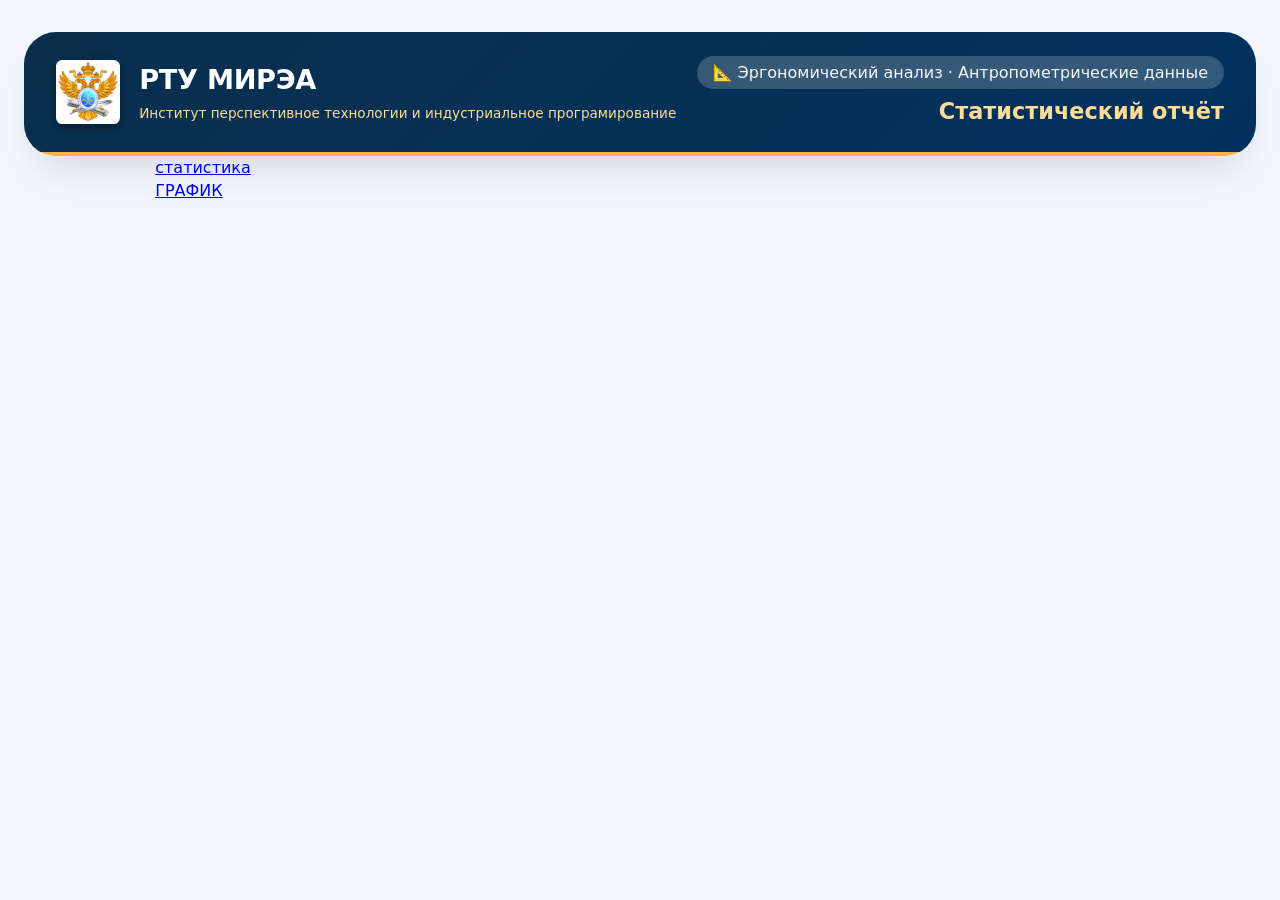
==== graphics.html @ 11187a18 "Create graphics.html" ====
<!DOCTYPE html>
<html lang="en">
<head>
    <meta charset="UTF-8">
    <meta name="viewport" content="width=device-width, initial-scale=1.0">
    <title>Document</title>
    <link rel="stylesheet" href="./style.css">
    <link rel="stylesheet" href="./style__graphics.css">

</head>
<body>
    <div class="container">
        <div class="header">
            <div class="logo-area">
                <div class="mirea-logo-svg">
                    <div class="mirea-logo-svg">
                        <img class="mirea-logo-jpg" src="./MIREA_Gerb_Colour.jpg" alt="тут должно быть герб РТУ МИРЭА" style="height: 64px; width: 64px; border-radius: 10%;">
                    </div>
                </div>
                <div class="logo-text">
                    <h1>РТУ МИРЭА</h1>
                    <p>Институт перспективное технологии и индустриальное програмирование</p>
                </div>
            </div>
            <div class="title-right">
                <div class="subject">📐 Эргономический анализ · Антропометрические данные</div>
                <h2>Статистический отчёт</h2>
            </div>
        </div>
    </div>
    <div class="main__section">
        <div class="main__header__link">
            <a href="./index.html" class="link_a">статистика</a>
        </div>
        <div class="main__header__link">
            <a href="./graphics.html" class="link_a">ГРАФИК</a>
        </div>
    </div>
    <div id="charts-container"></div>
    <script src="./main_graphics.js" defer ></script>
</body>
</html>
---- style.css ----
* {
    margin: 0;
    padding: 0;
    box-sizing: border-box;
}

body {
    font-family: 'Inter', system-ui, 'Segoe UI', Roboto, 'Helvetica Neue', sans-serif;
    background: #f4f8fe;
    color: #1a2c3e;
    line-height: 1.45;
    padding: 2rem 1.5rem;
}

.container {
    
    max-width: 1500px;
    margin: 0 auto;
    background: white;
    border-radius: 2rem;
    box-shadow: 0 25px 45px -12px rgba(0, 0, 0, 0.12);
    overflow: hidden;
    transition: all 0.2s;
}

/* шапка с логотипом */
.header {
    background: linear-gradient(135deg, #0a2f4d 0%, #00315e 100%);
    padding: 1.5rem 2rem;
    /*width: 96.9%;*/
    display: flex;
    flex-wrap: wrap;
    justify-content: space-between;
    align-items: center;
    gap: 1rem;
    border-bottom: 4px solid #ffb347;
    z-index: 1;
}

.logo-area {
    display: flex;
    align-items: center;
    gap: 1.2rem;
    flex-wrap: wrap;
}

.mirea-logo-svg {
    width: 64px;
    height: 64px;
    filter: drop-shadow(0 2px 5px rgba(0,0,0,0.2));
}

.logo-text h1 {
    font-size: 1.7rem;
    font-weight: 700;
    letter-spacing: -0.3px;
    color: white;
}
.logo-text p {
    font-size: 0.85rem;
    color: #ffdd99;
    font-weight: 500;
    margin-top: 4px;
}
.title-right {
    text-align: right;
}

.title-right .subject {
    font-size: 1rem;
    font-weight: 500;
    background: rgba(255,255,245,0.2);
    padding: 0.3rem 1rem;
    border-radius: 40px;
    backdrop-filter: blur(4px);
    color: #f8f9fa;
}
.title-right h2 {
    font-size: 1.4rem;
    font-weight: 600;
    color: #ffdd99;
    margin-top: 0.4rem;
}
.main__section {
  width: 80%;
  margin: 0 auto;
  max-width: 1200px; /* Ограничение максимальной ширины */
}

/* Базовые стили для всех ссылок в шапке */
.main__header a {
  text-decoration: none;
  text-transform: uppercase;
  font-style: italic;
  font-family: 'Times New Roman', serif; /* Добавлен запасной шрифт */
  padding: 1rem;
  display: flex;
  align-items: center;
  justify-content: center;
  text-align: center;
}

/* Конкретные стили для ссылок основного меню */
.main__header__link {
  width: clamp(120px, 15%, 180px); /* Адаптивная ширина */
  margin: 0 0.5rem; /* Горизонтальные отступы */
}

/* Стили для дополнительных ссылок */
.main__header .link_a {
  width: clamp(80px, 10%, 120px);
  margin: 0.5rem;
}

.report-info {
    background: #eef3fc;
    padding: 1rem 2rem;
    border-bottom: 1px solid #dce5f0;
    font-size: 0.9rem;
    color: #1e4663;
    display: flex;
    flex-wrap: wrap;
    justify-content: space-between;
    align-items: baseline;
    gap: 1rem;
}
.badge {
    background: #003d7c;
    color: white;
    border-radius: 30px;
    padding: 0.2rem 1rem;
    font-size: 0.8rem;
    font-weight: 500;
}
.section-title {
    font-size: 1.5rem;
    font-weight: 600;
    margin: 0 0 0.5rem 0;
    padding: 1.5rem 2rem 0 2rem;
    color: #0a2b42;
    display: flex;
    align-items: center;
    gap: 12px;
}
.table-wrapper {
    overflow-x: auto;
    margin: 0 2rem 2rem 2rem;
    border-radius: 20px;
    border: 1px solid #e2edf7;
    background: white;
    box-shadow: 0 1px 3px rgba(0,0,0,0.02);
}
.stats-table {
    width: 100%;
    border-collapse: collapse;
    font-size: 0.9rem;
    min-width: 750px;
}
.stats-table th {
    background: #f0f6fe;
    color: #0b3552;
    font-weight: 600;
    padding: 1rem 1rem;
    text-align: left;
    border-bottom: 2px solid #cddfed;
}
.stats-table td {
    padding: 0.85rem 1rem;
    border-bottom: 1px solid #e9eff5;
    vertical-align: middle;
}
.stats-table tr:hover td {
    background-color: #fafcff;
}
.param-name {
    font-weight: 600;
    color: #003d7c;
}
.mode-cell {
    font-family: 'JetBrains Mono', monospace;
    font-weight: 500;
    background: #fef5e8;
    border-radius: 24px;
    padding: 0.2rem 0.7rem;
    display: inline-block;
}
.numeric {
    font-family: 'JetBrains Mono', monospace;
    font-weight: 500;
}
.no-mode {
    background: #fff1e0;
    color: #b45f06;
    font-style: italic;
}

.prob-grid {
    display: grid;
    grid-template-columns: repeat(auto-fill, minmax(360px, 1fr));
    gap: 1.8rem;
    padding: 0 2rem 2rem 2rem;
}
.prob-card {
    background: white;
    border-radius: 1.5rem;
    border: 1px solid #e4edf5;
    transition: all 0.2s;
    box-shadow: 0 5px 12px rgba(0,0,0,0.02);
    overflow: hidden;
}
.prob-card:hover {
    border-color: #cbdde9;
    box-shadow: 0 12px 22px -12px rgba(0, 61, 124, 0.15);
    transform: translateY(-2px);
}
.card-header {
    background: #f9fbfe;
    padding: 1rem 1.3rem;
    border-bottom: 1px solid #e9f0f5;
}
.card-header h3 {
    font-size: 1.1rem;
    font-weight: 600;
    color: #0b2b44;
    display: flex;
    align-items: center;
    gap: 0.5rem;
    flex-wrap: wrap;
}
.sample-size {
    font-size: 0.7rem;
    background: #e6f0fa;
    padding: 0.2rem 0.7rem;
    border-radius: 40px;
    font-weight: normal;
}
.prob-list {
    padding: 1rem 1.3rem 1.3rem;
    display: flex;
    flex-direction: column;
    gap: 1rem;
}
.prob-item {
    display: flex;
    flex-direction: column;
    gap: 6px;
}

.value-label {
    display: flex;
    justify-content: space-between;
    font-size: 0.85rem;
    font-weight: 500;
}
.value {
    font-family: monospace;
    background: #f2f5f9;
    padding: 0.2rem 0.6rem;
    border-radius: 20px;
}
.percent {
    color: #003d7c;
    font-weight: 600;
}
.progress-bar-bg {
    background: #e2e9f2;
    border-radius: 20px;
    height: 10px;
    overflow: hidden;
}
.progress-fill {
    background: linear-gradient(90deg, #2c7ab1, #0056a3);
    width: 0%;
    height: 100%;
    border-radius: 20px;
    transition: width 0.4s cubic-bezier(0.2, 0.9, 0.4, 1.1);
}

footer {
    background: #f8fafd;
    border-top: 1px solid #e2edf7;
    padding: 1.2rem 2rem;
    text-align: center;
    font-size: 0.75rem;
    color: #5b7a9a;
}
@media (max-width: 750px) {
    body {
        padding: 1rem;
    }
    .header {
        flex-direction: column;
        text-align: center;
    }
    .title-right {
        text-align: center;
    }
    .section-title {
        padding: 1rem 1.2rem 0 1.2rem;
    }
    .table-wrapper {
        margin: 0 1rem 1.5rem 1rem;
    }
    .prob-grid {
        padding: 0 1rem 1.5rem 1rem;
    }
}
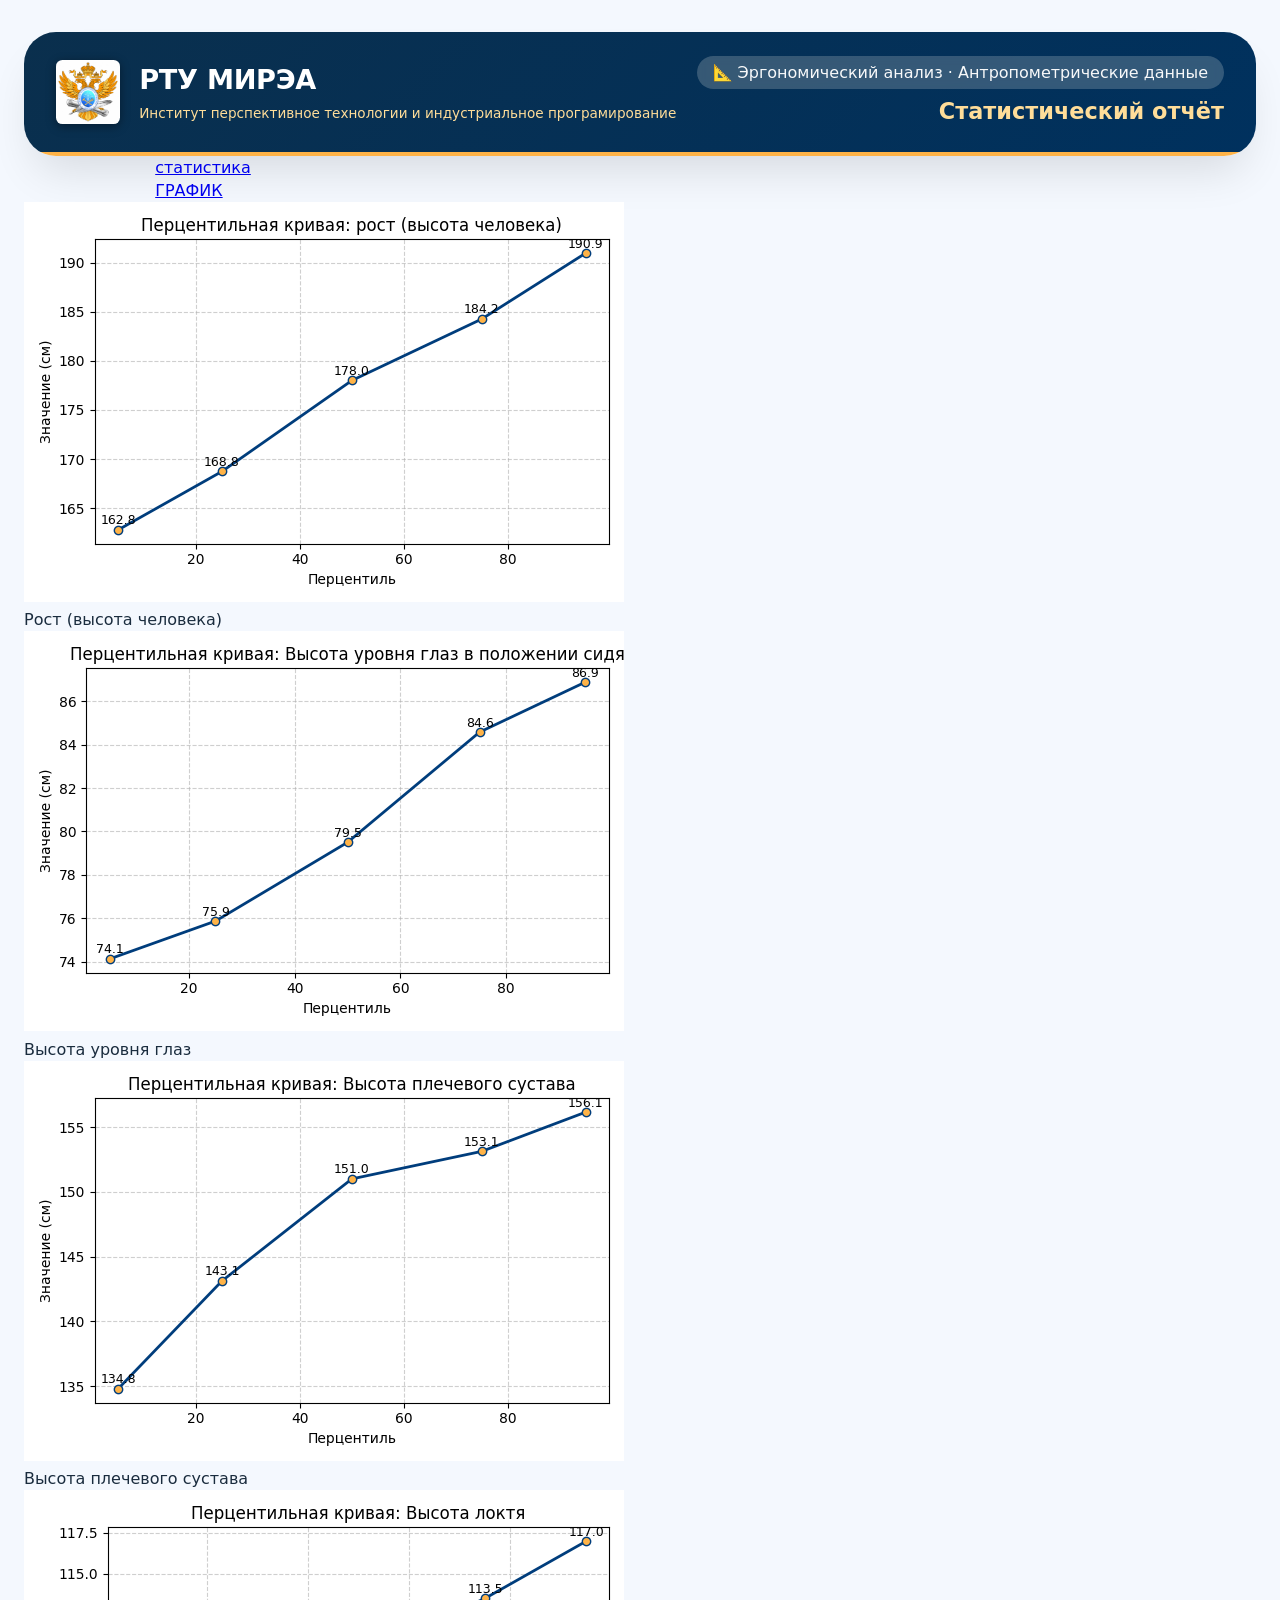
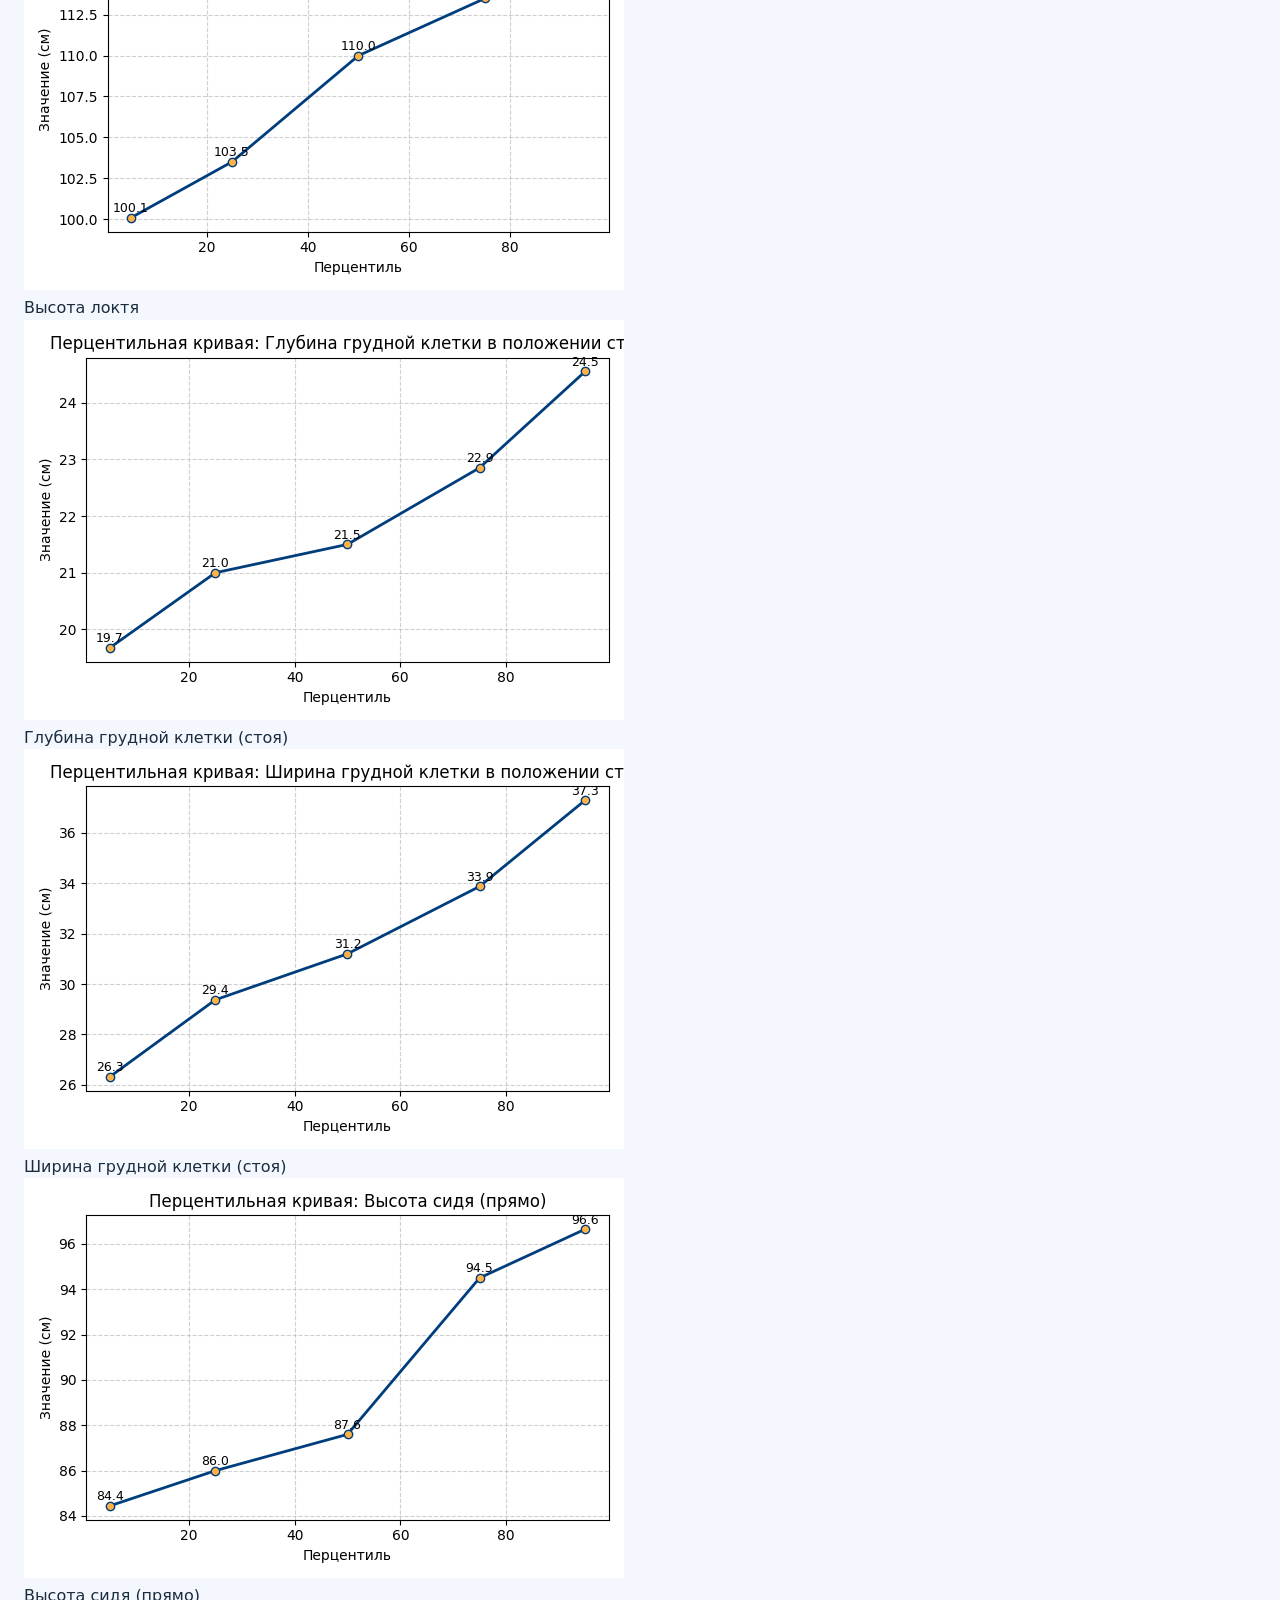
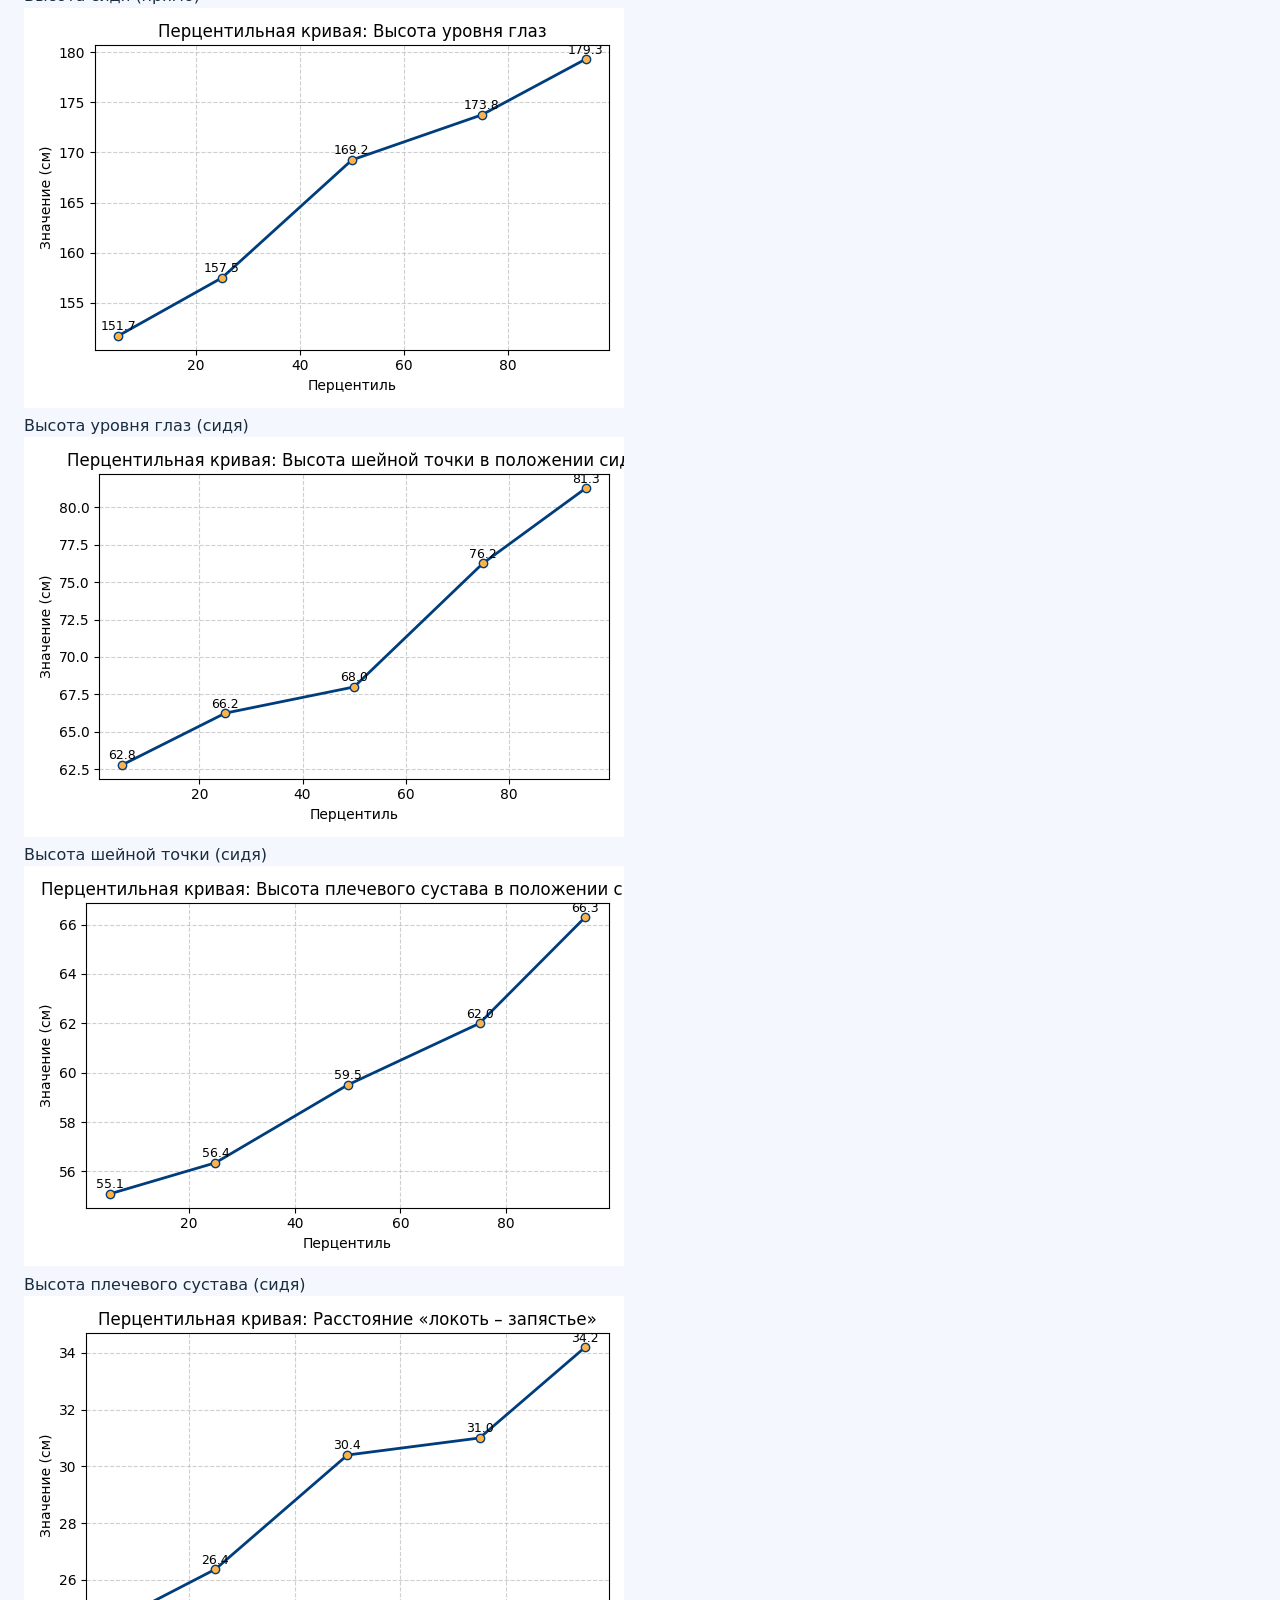
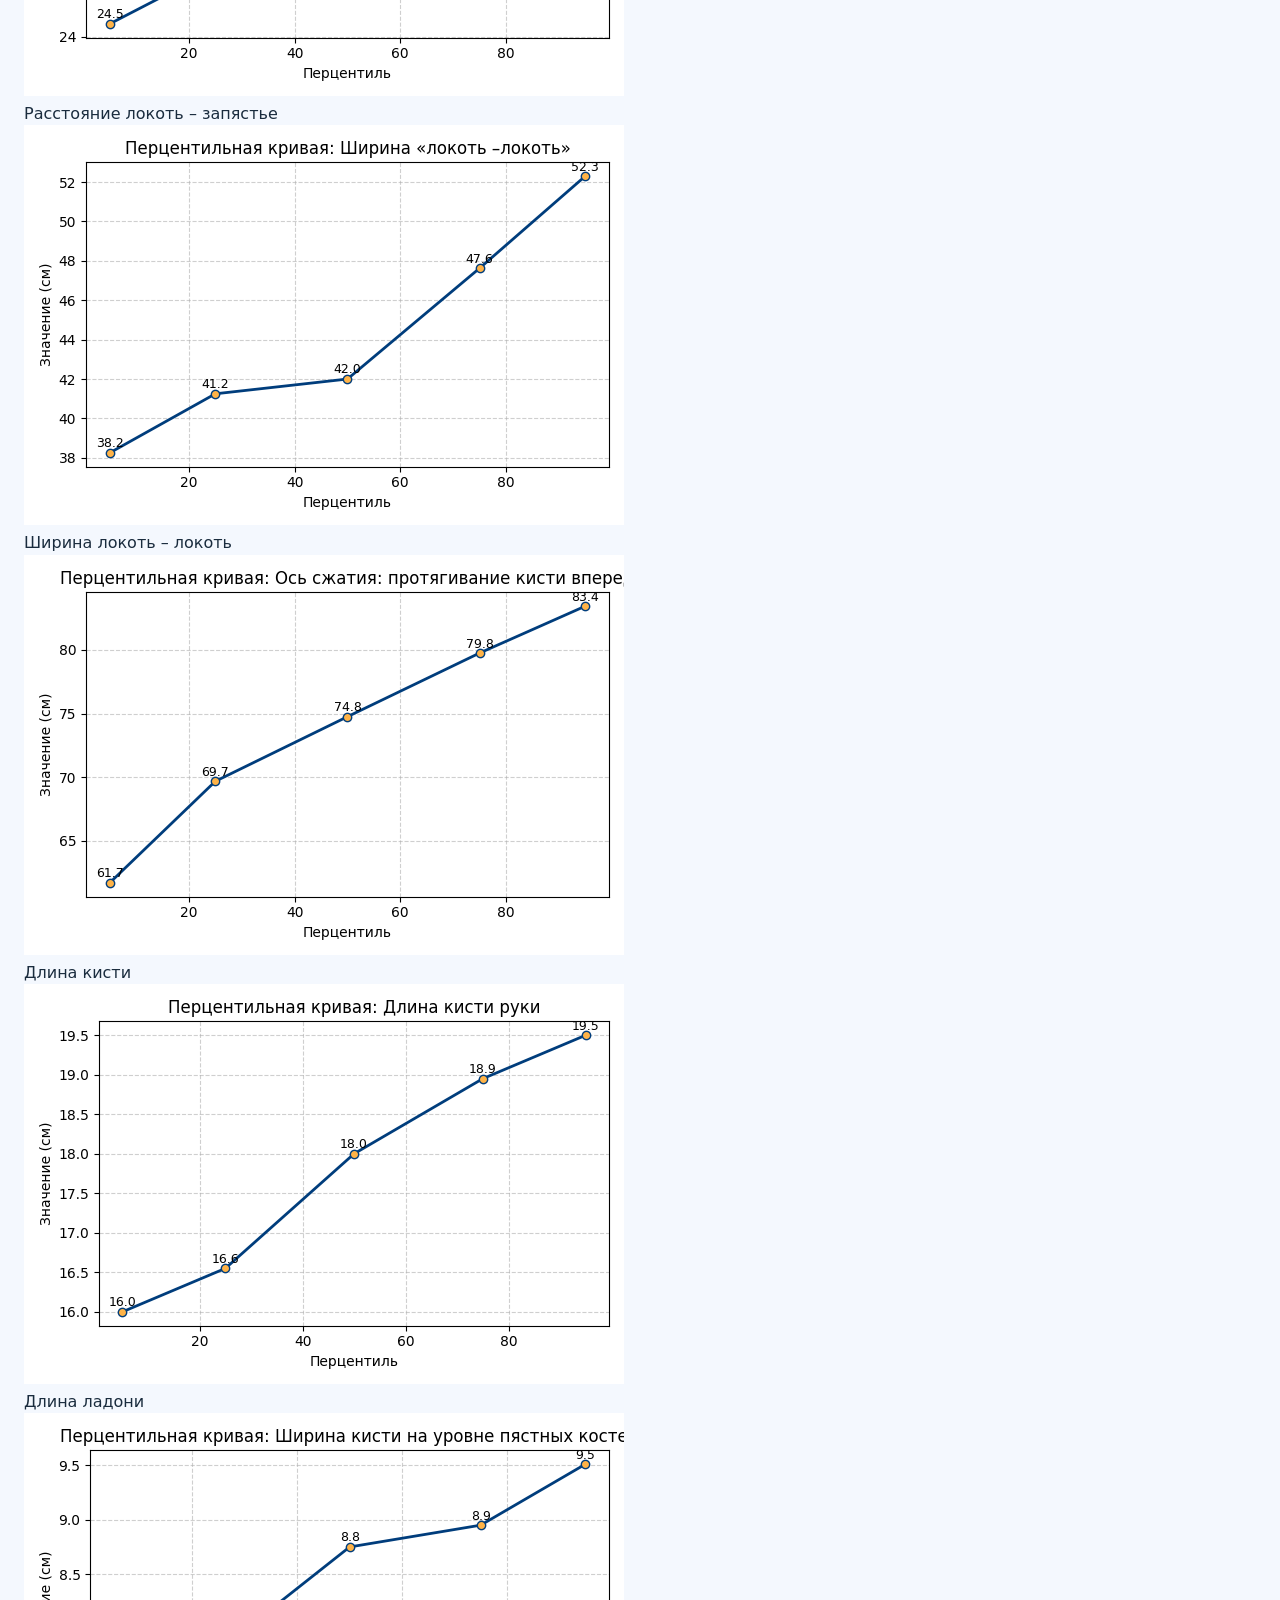
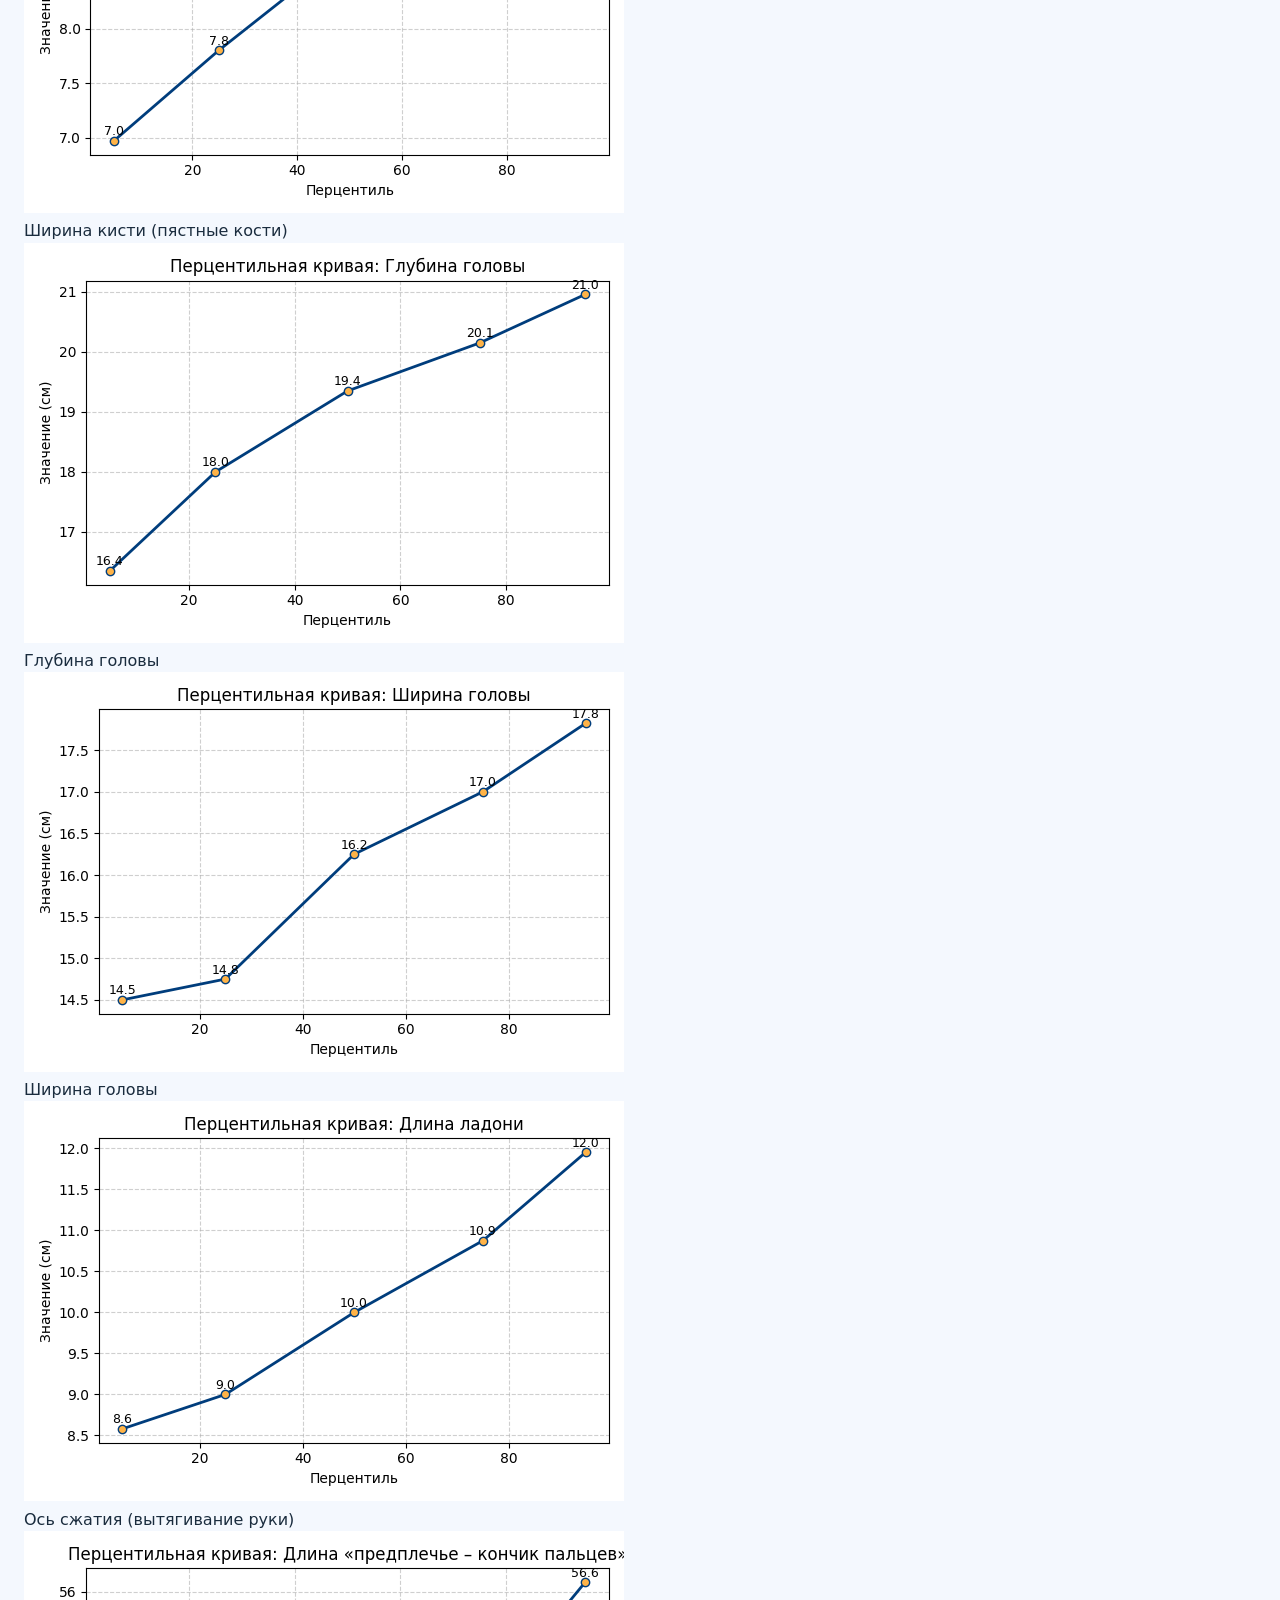
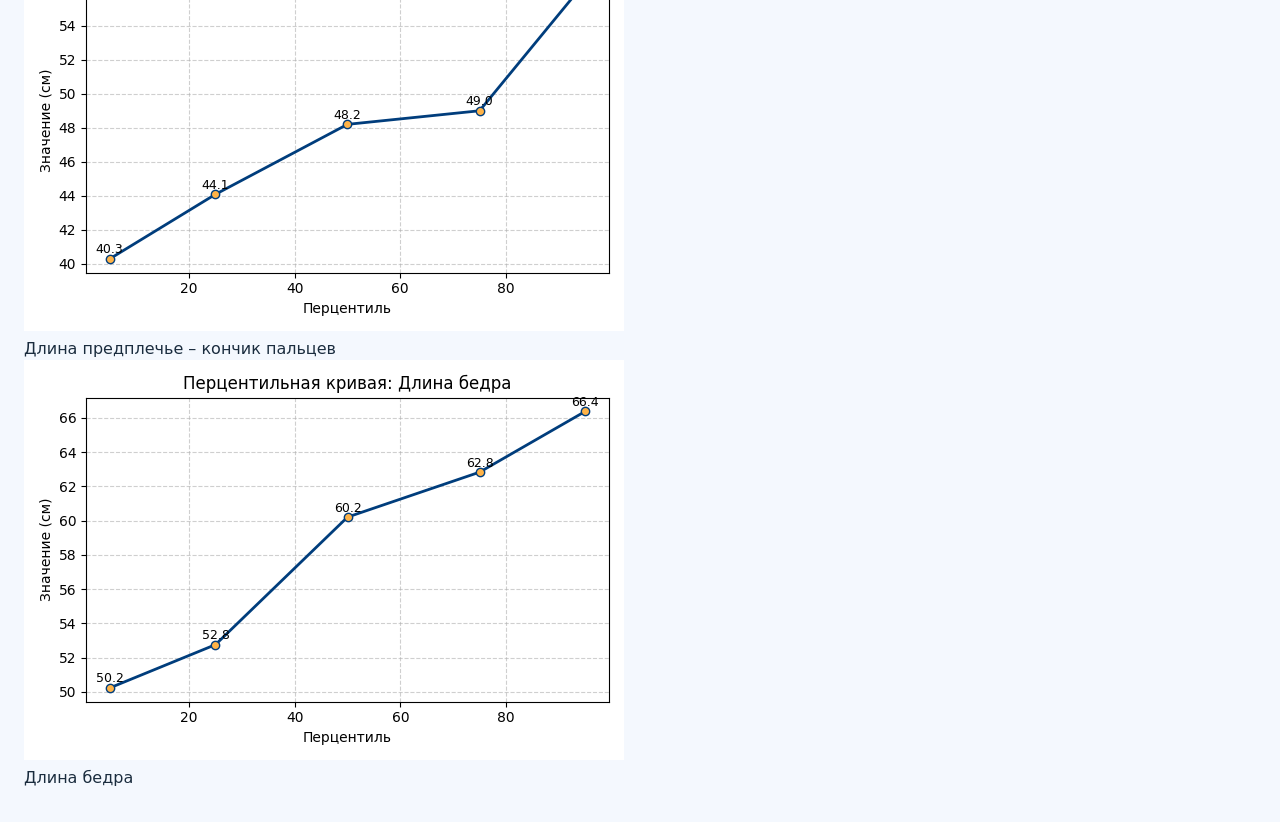
==== commit 9e60e6a5: "Update graphics.html" ====
--- a/graphics.html
+++ b/graphics.html
@@ -30,7 +30,7 @@
     </div>
     <div class="main__section">
         <div class="main__header__link">
-            <a href="./index.html" class="link_a">статистика</a>
+            <a href="https://edgaravtuxovich040405.github.io/statics_report2/" class="link_a">статистика</a>
         </div>
         <div class="main__header__link">
             <a href="./graphics.html" class="link_a">ГРАФИК</a>
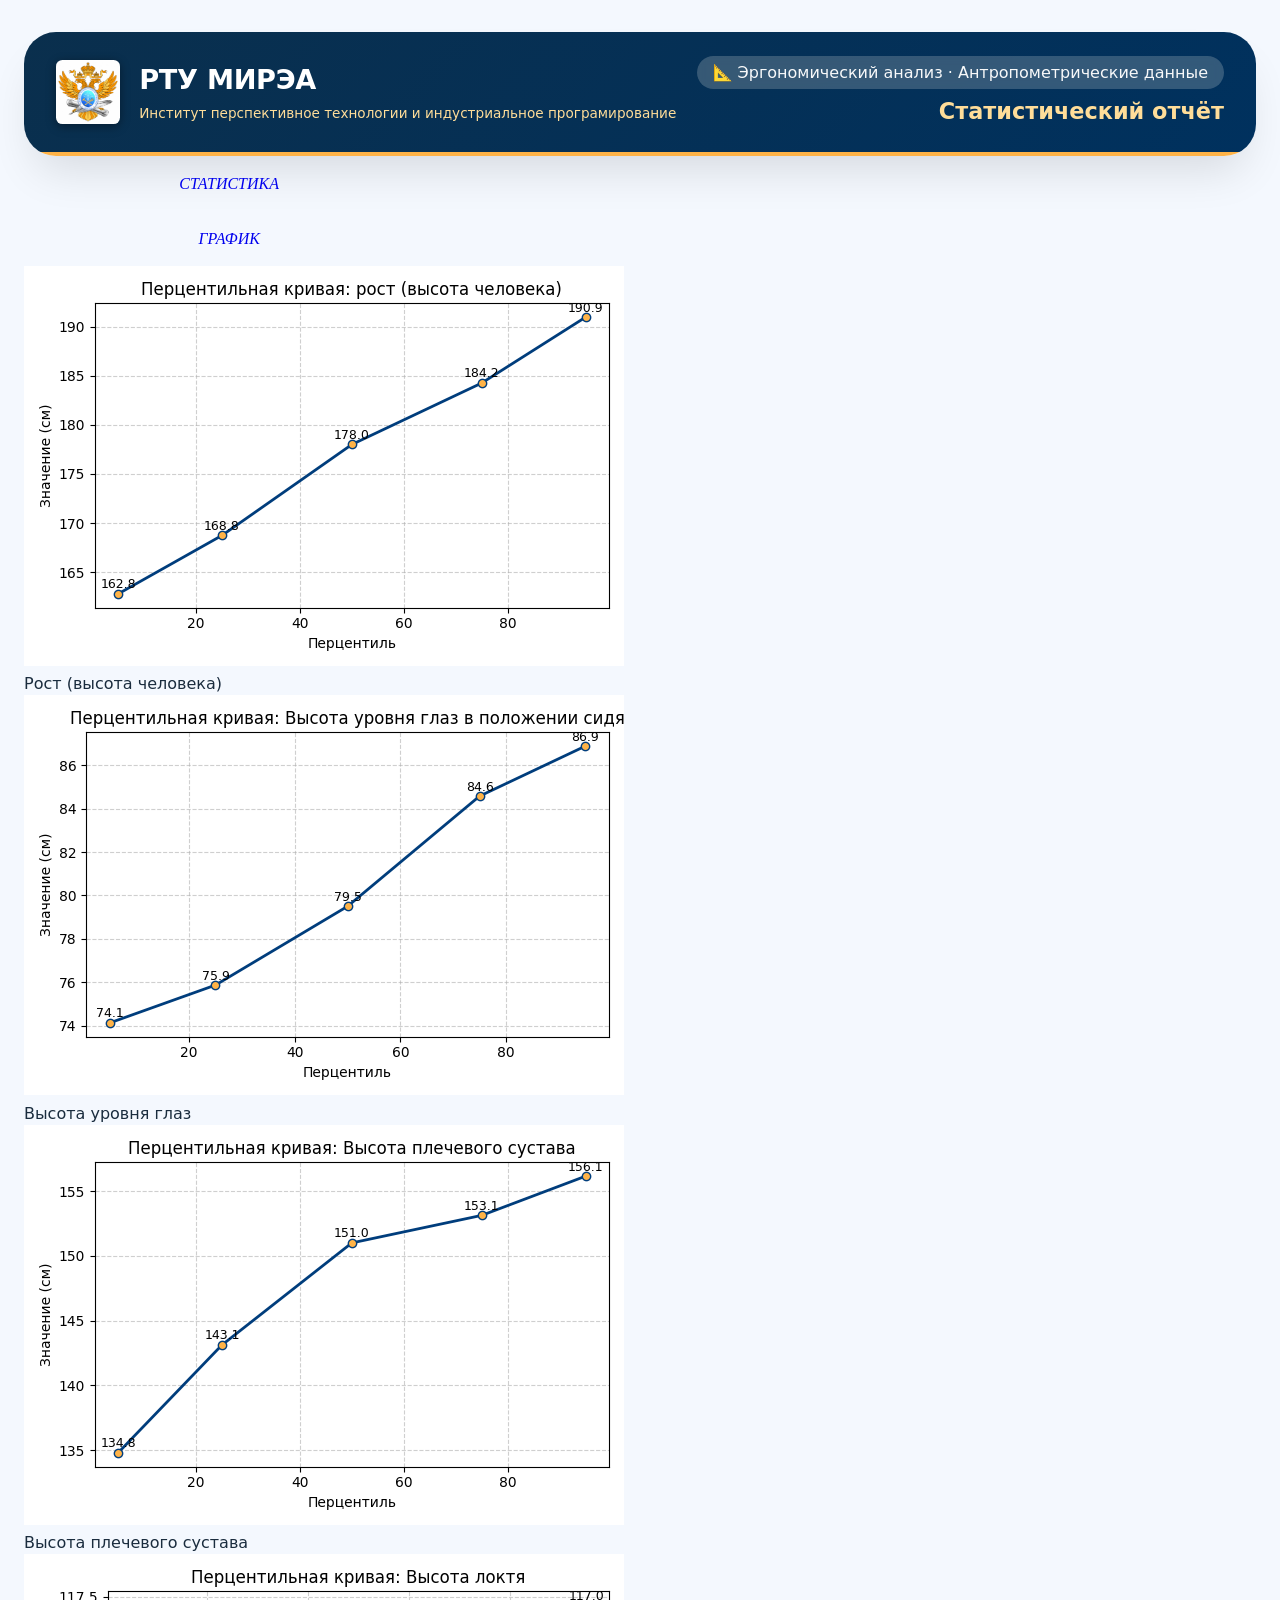
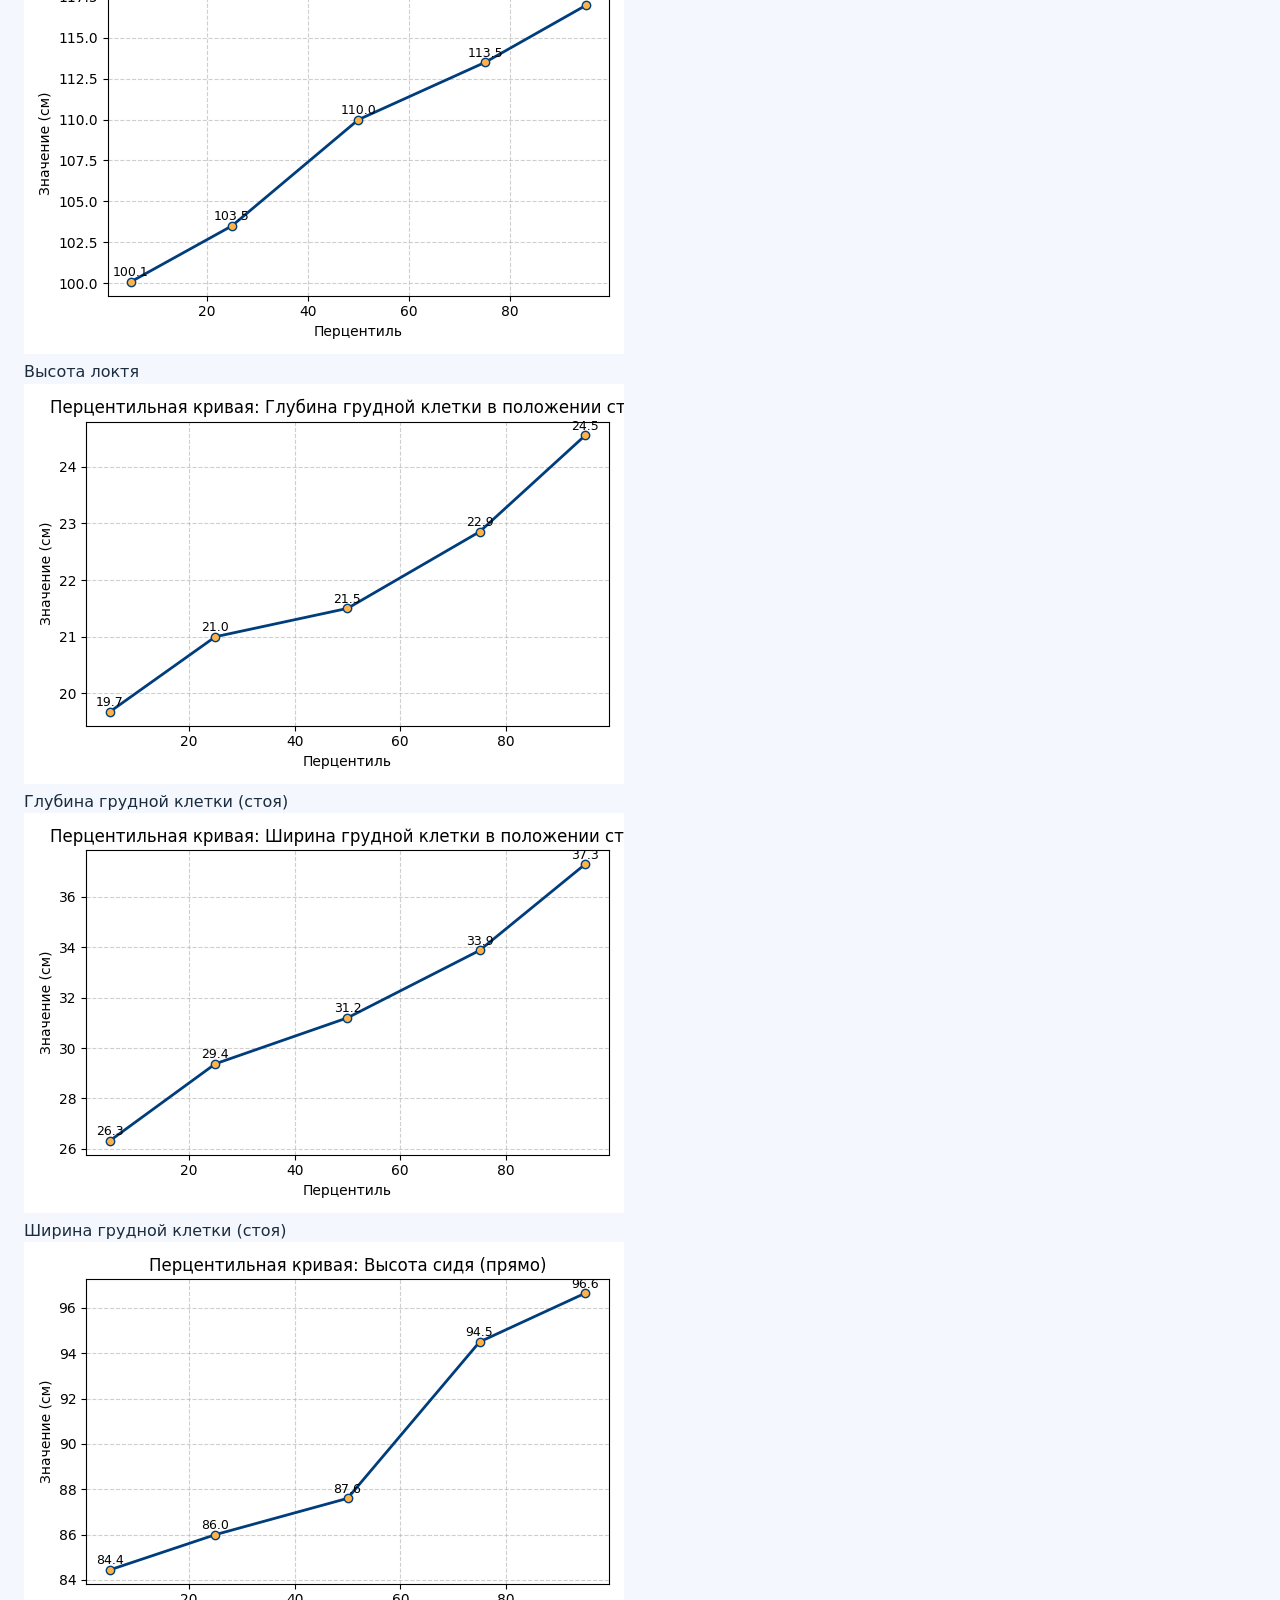
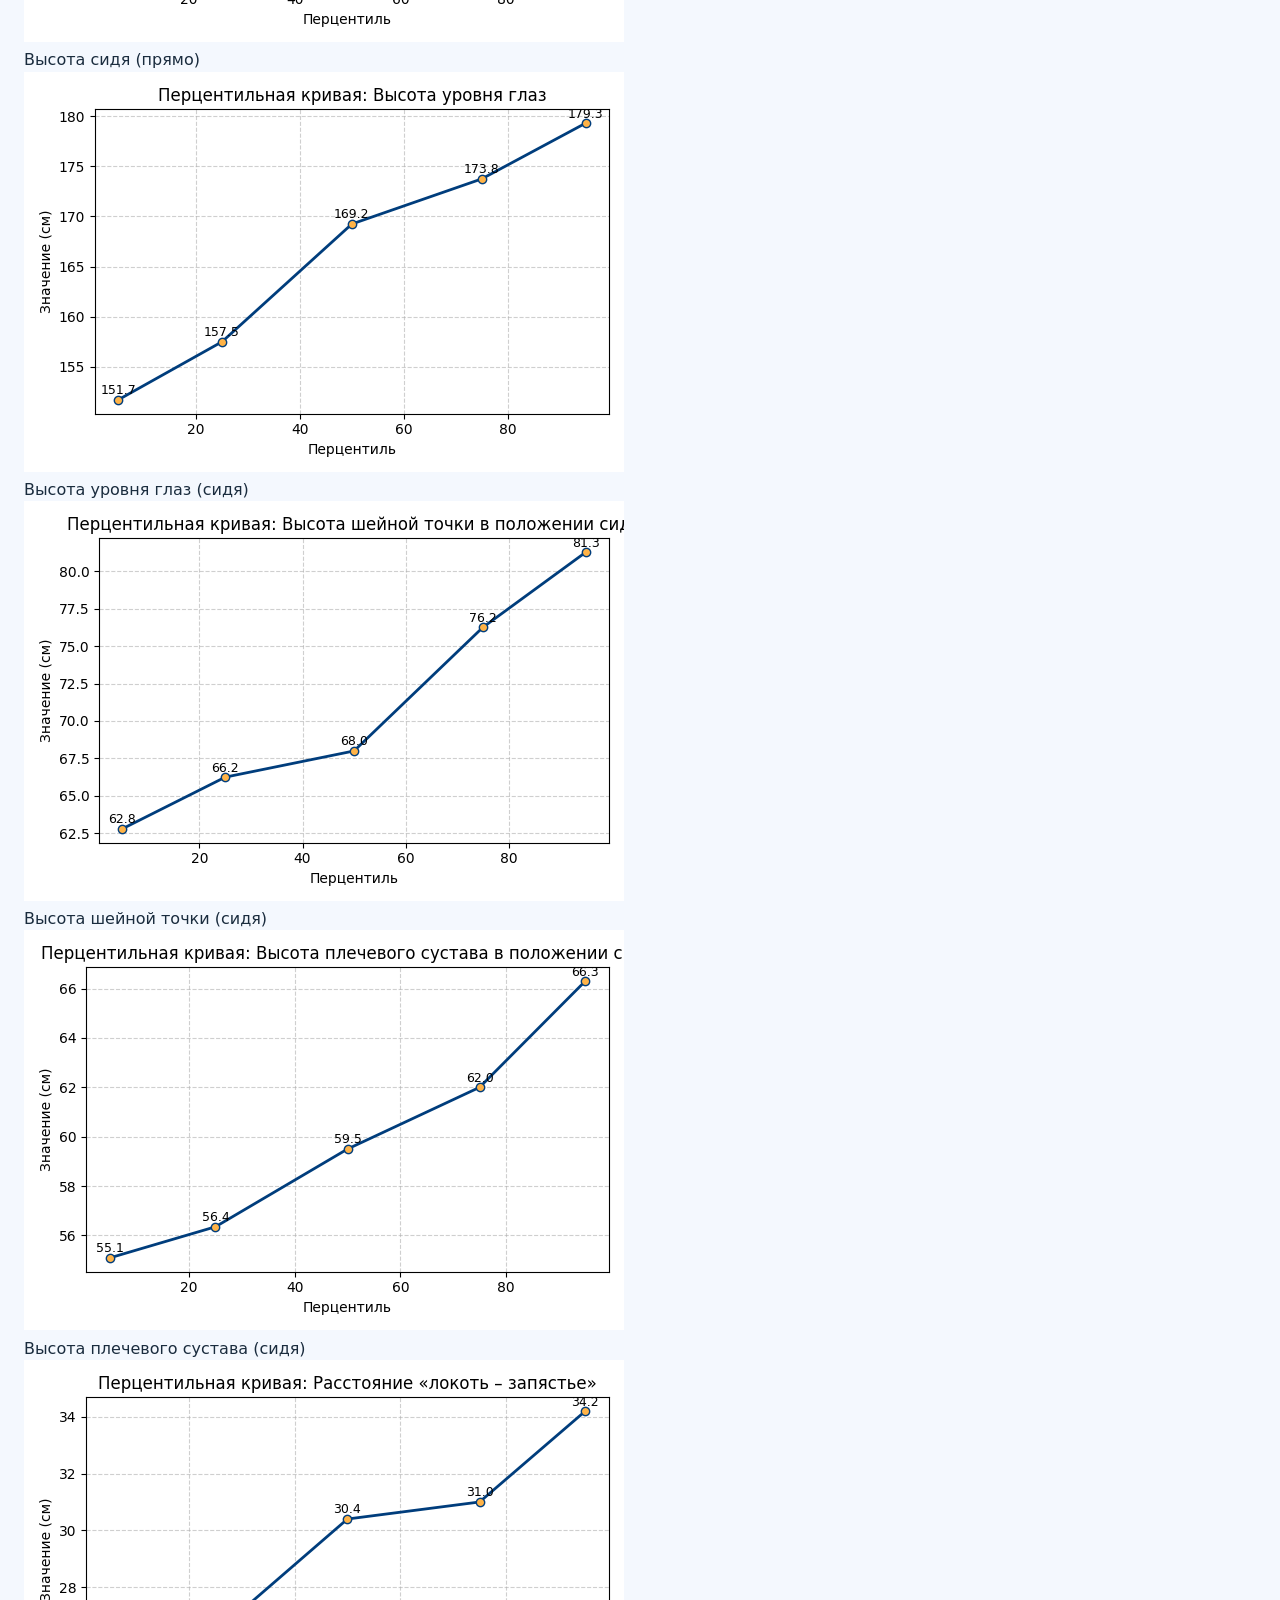
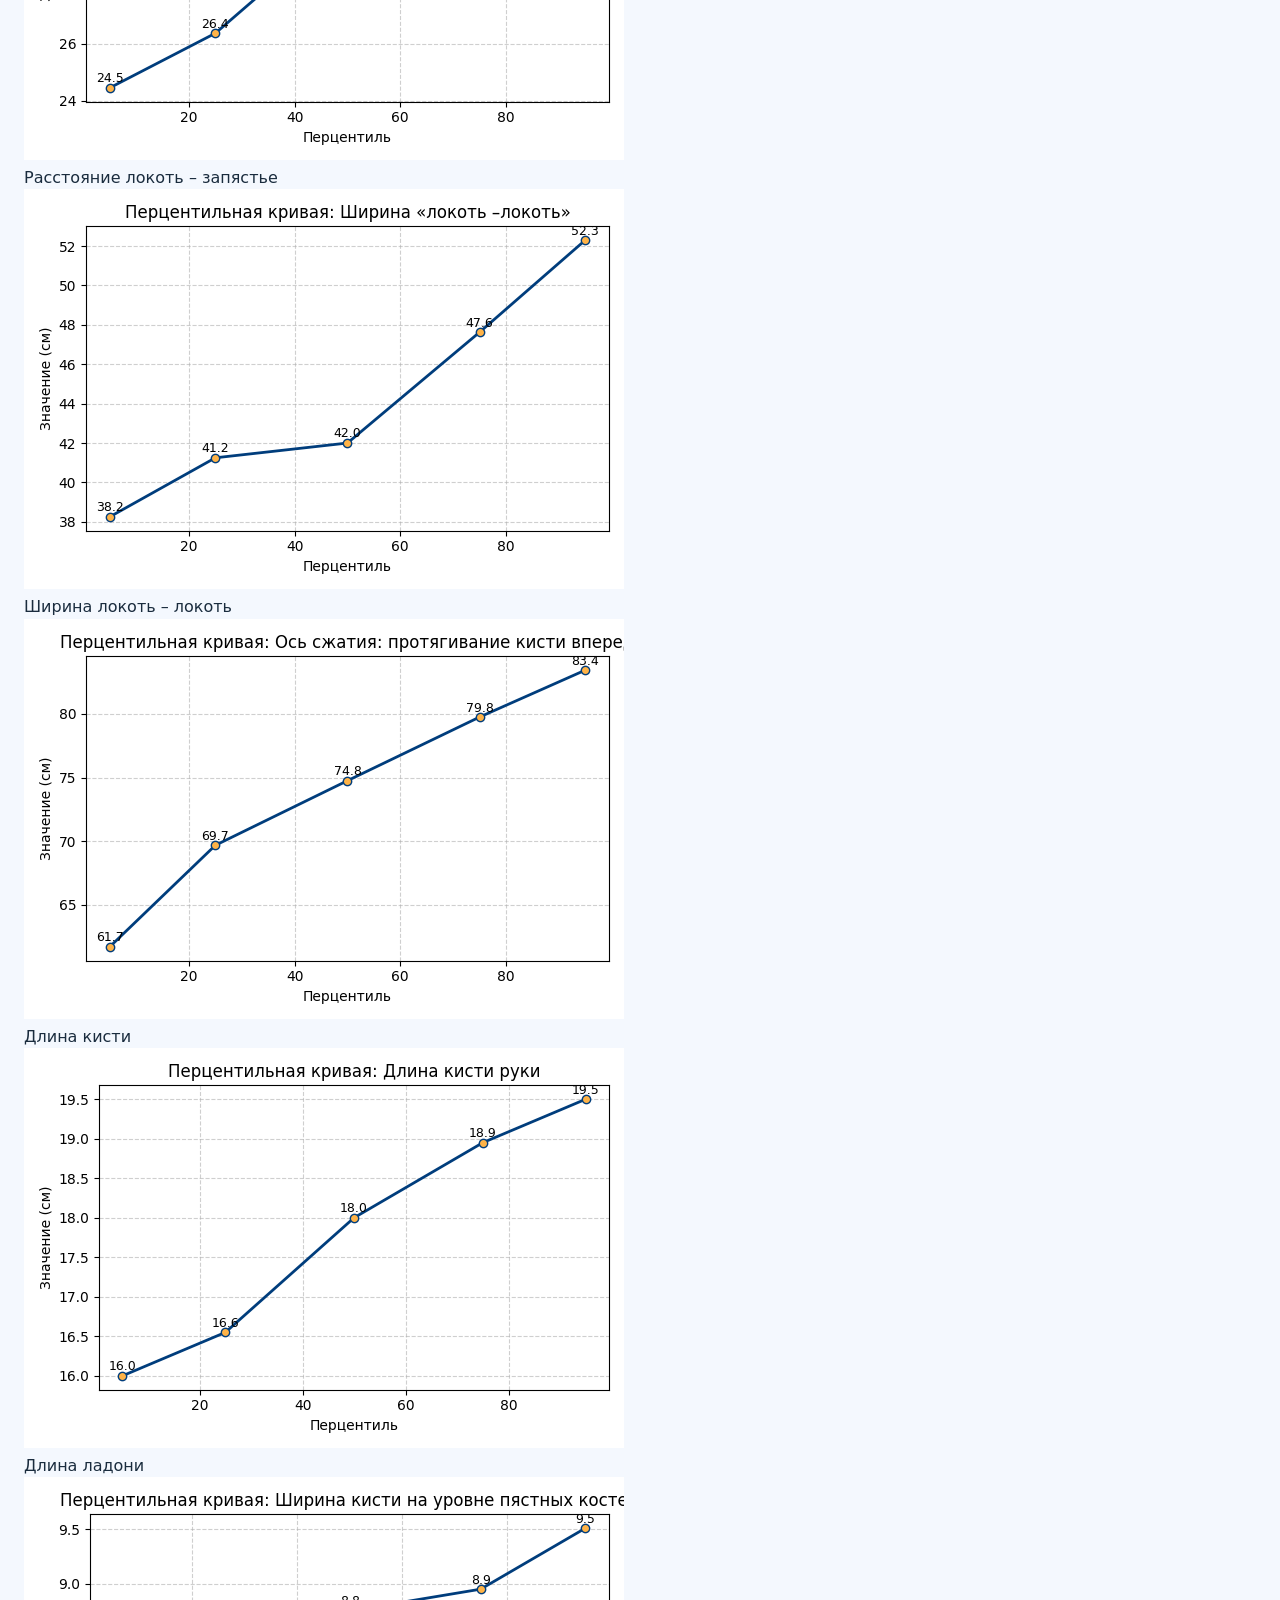
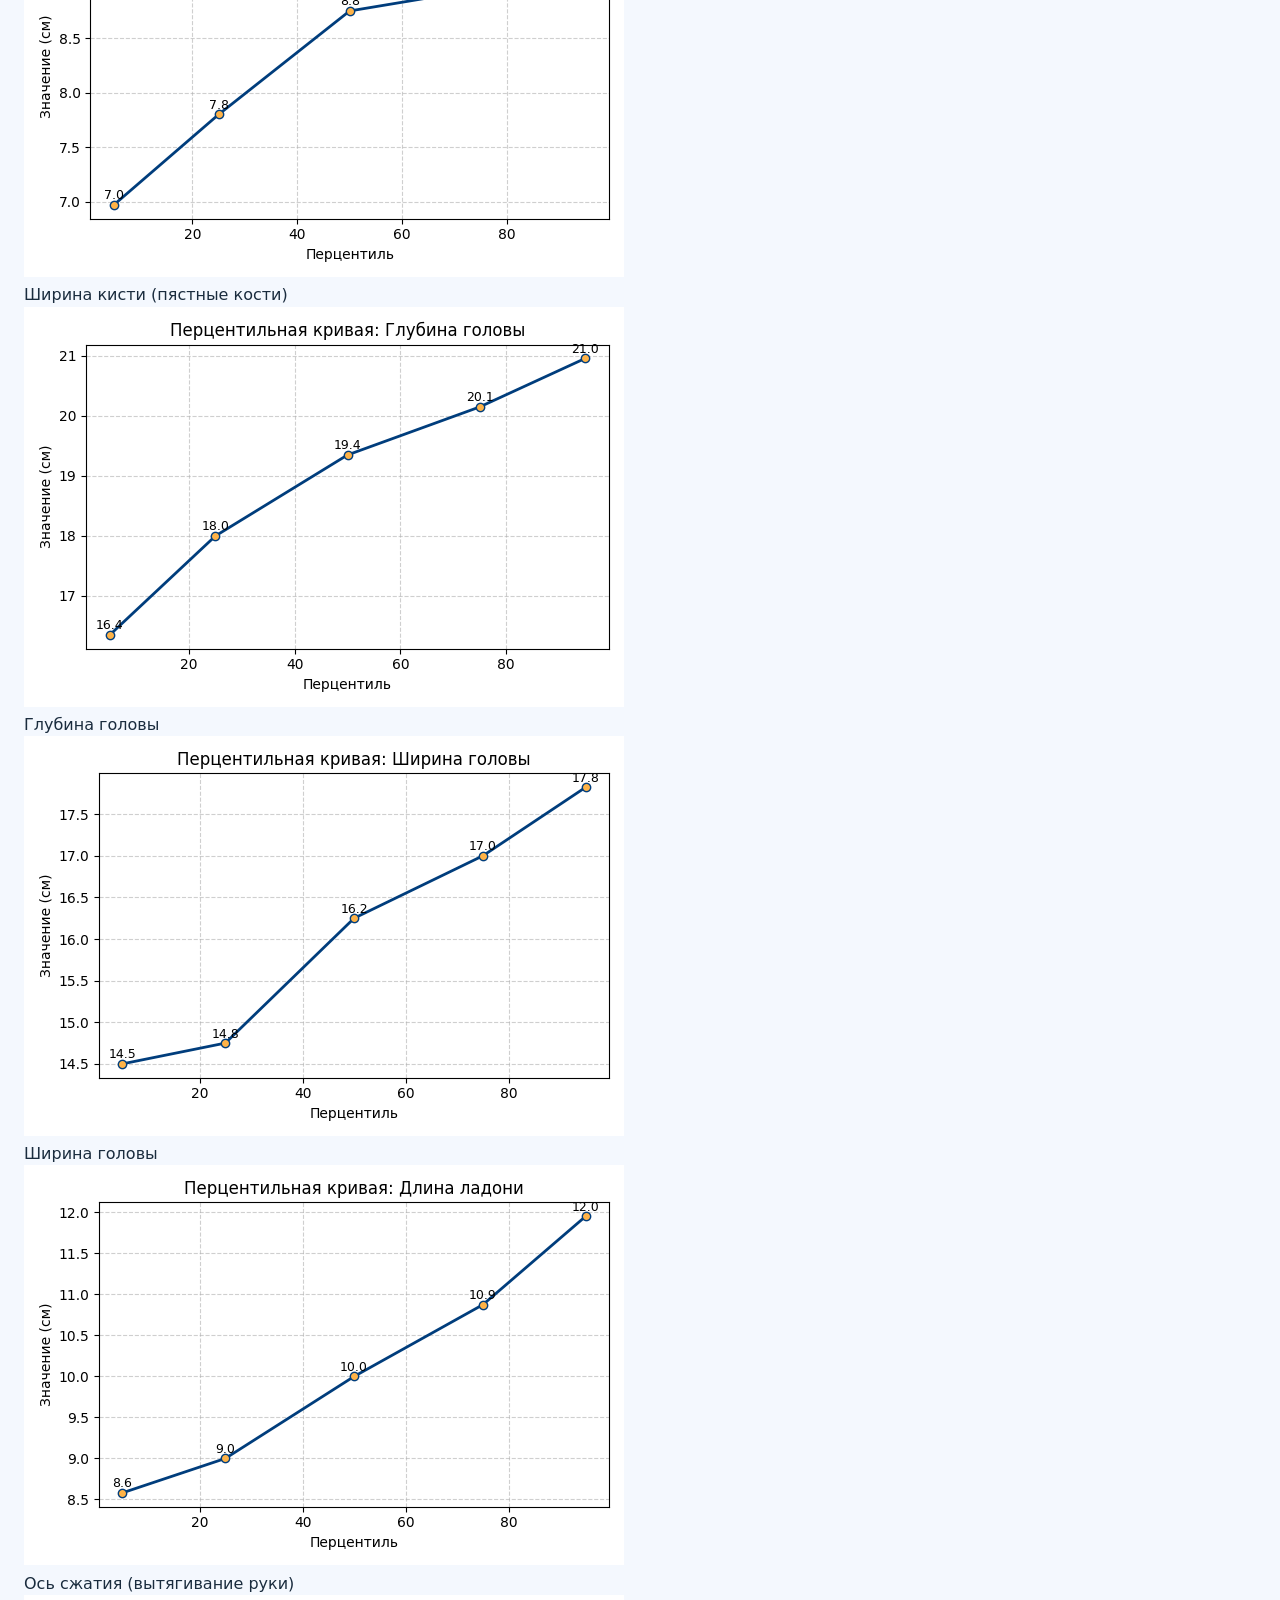
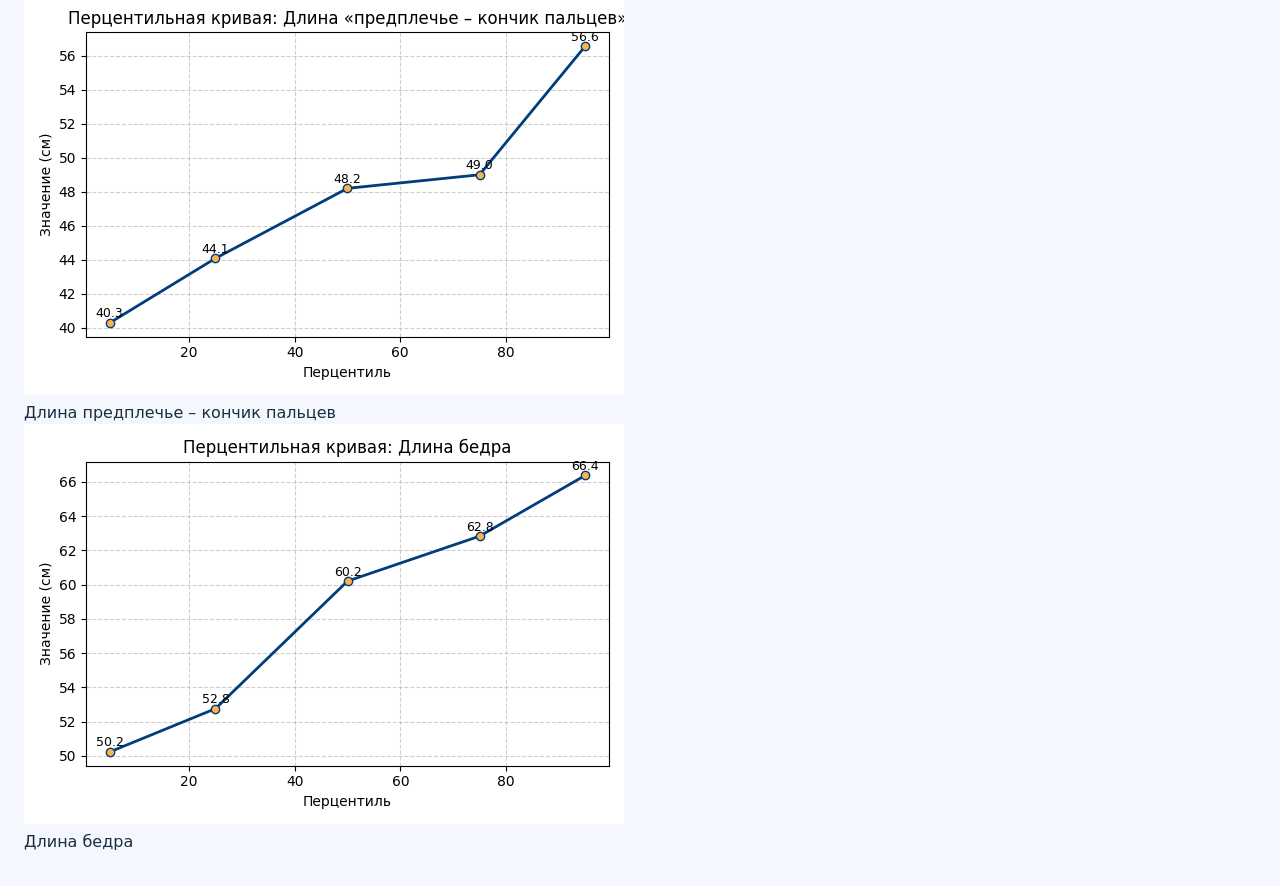
==== commit 2d5d844c: "Update graphics.html" ====
--- a/graphics.html
+++ b/graphics.html
@@ -29,12 +29,10 @@
         </div>
     </div>
     <div class="main__section">
-        <div class="main__header__link">
-            <a href="https://edgaravtuxovich040405.github.io/statics_report2/" class="link_a">статистика</a>
-        </div>
-        <div class="main__header__link">
-            <a href="./graphics.html" class="link_a">ГРАФИК</a>
-        </div>
+      <nav class="main__header">
+        <a href="https://edgaravtuxovich040405.github.io/statics_report2/" class="main__header__link">статистика</a>
+        <a href="./graphics.html" class="main__header__link">ГРАФИК</a>
+      </nav>
     </div>
     <div id="charts-container"></div>
     <script src="./main_graphics.js" defer ></script>
--- a/style.css
+++ b/style.css
@@ -112,6 +112,7 @@
   margin: 0.5rem;
 }
 
+
 .report-info {
     background: #eef3fc;
     padding: 1rem 2rem;
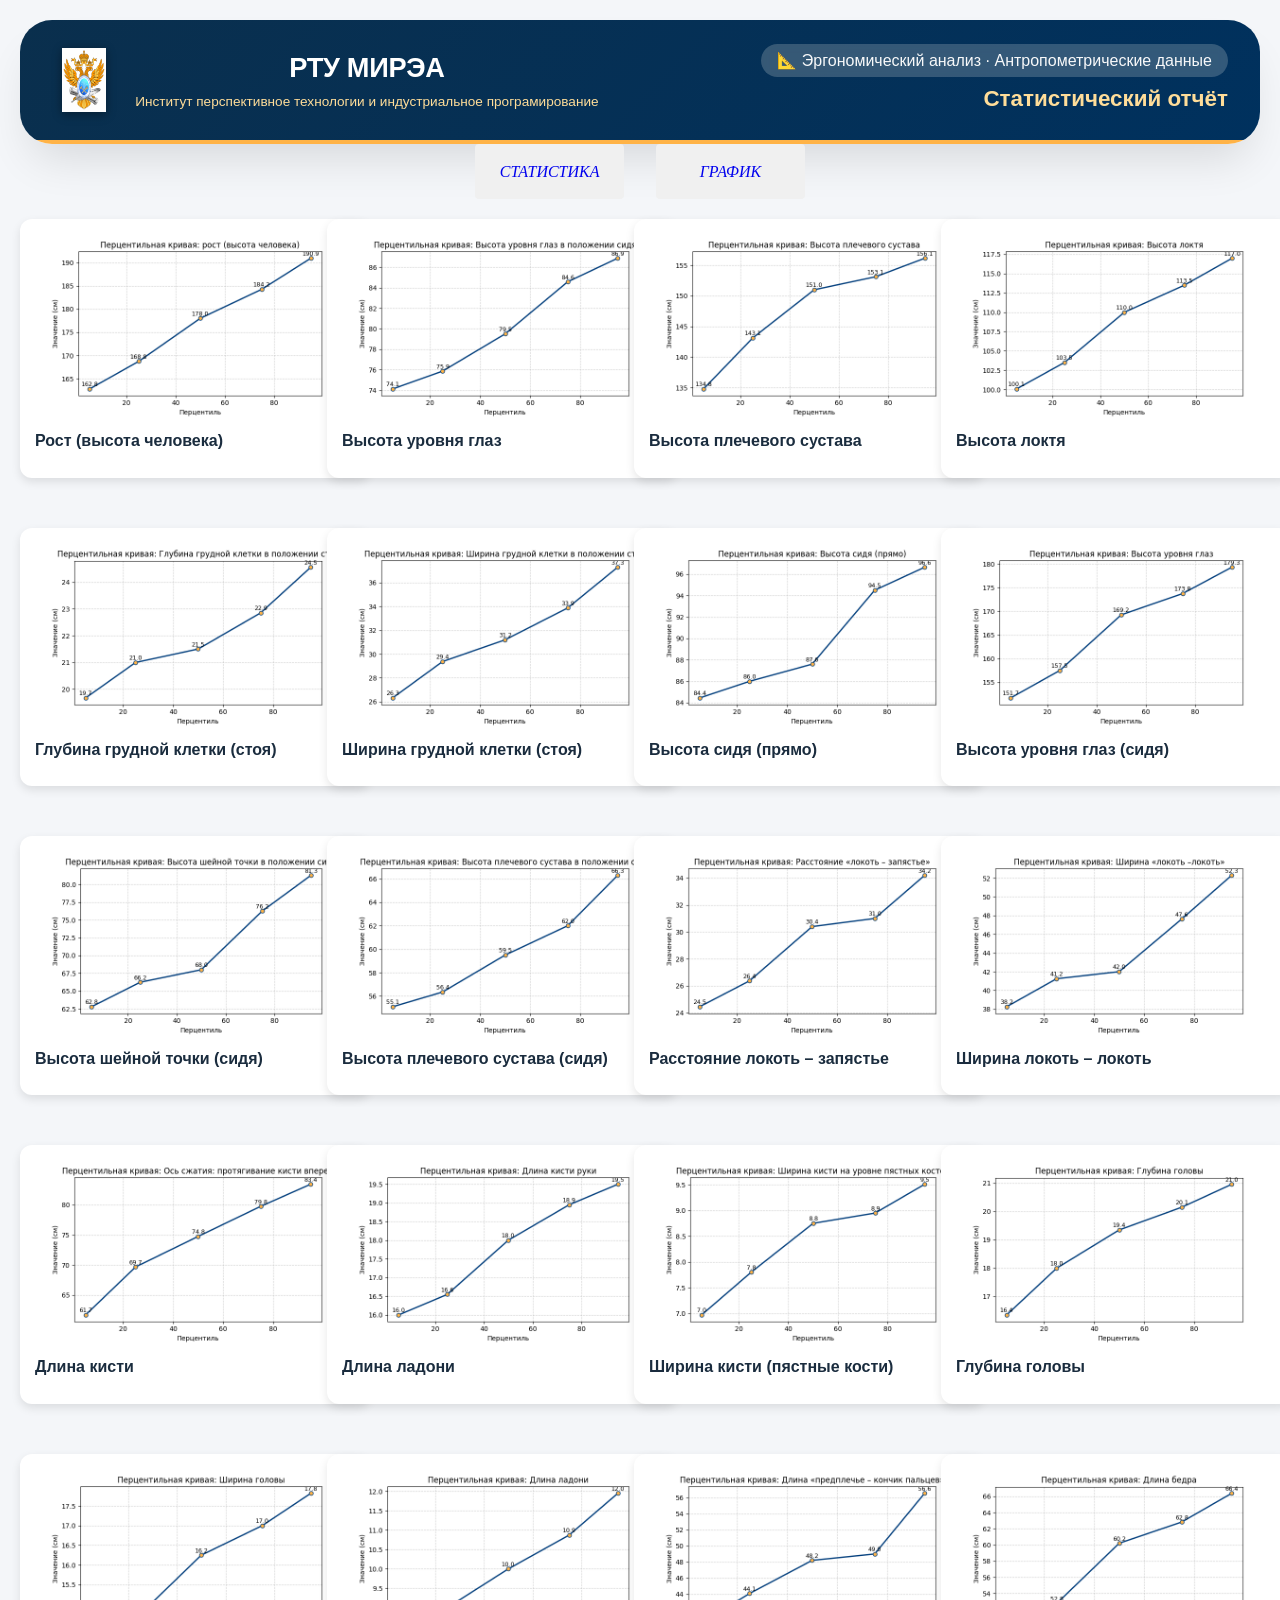
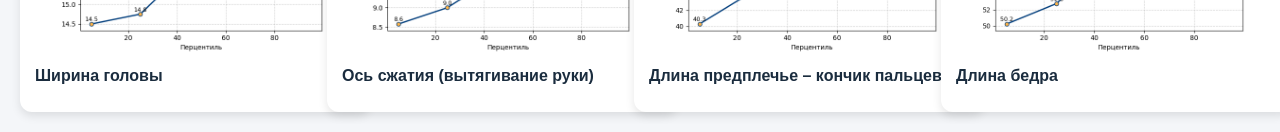
==== commit 09395b3a: "Update graphics.html" ====
--- a/graphics.html
+++ b/graphics.html
@@ -5,7 +5,7 @@
     <meta name="viewport" content="width=device-width, initial-scale=1.0">
     <title>Document</title>
     <link rel="stylesheet" href="./style.css">
-    <link rel="stylesheet" href="./style__graphics.css">
+    <link rel="stylesheet" href="./style_graphics.css">
 
 </head>
 <body>
--- a/style_graphics.css
+++ b/style_graphics.css
@@ -0,0 +1,73 @@
+body {
+    font-family: Arial, sans-serif;
+    background: #f4f6f9;
+    margin: 0;
+    padding: 20px;
+}
+
+h1 {
+    text-align: center;
+}
+.main__section {
+  width: 80%;
+  margin: 0 auto;
+  max-width: 1200px;
+}
+
+.main__header {
+  display: flex;
+  flex-wrap: wrap;
+  gap: 1rem;
+  justify-content: center;
+}
+
+.main__header__link {
+  text-decoration: none;
+  text-transform: uppercase;
+  font-style: italic;
+  font-family: 'Times New Roman', serif;
+  padding: 1rem 1.5rem;
+  background: #f0f0f0;
+  border-radius: 4px;
+  transition: background 0.3s;
+}
+
+.main__header__link:hover {
+  background: #e0e0e0;
+}
+
+
+#charts-container {
+    display: grid;
+    grid-template-columns: repeat(auto-fill, minmax(250px, 1fr));
+    gap: 50px;
+    width: 95%;
+    margin-top: 20px;
+}
+
+.card {
+    background: white;
+    border-radius: 12px;
+    padding: 15px;
+    box-shadow: 0 4px 10px rgba(0,0,0,0.1);
+    transition: 0.3s;
+    width: 350px;
+}
+
+.card:hover {
+    transform: translateY(-5px);
+}
+
+.title {
+    font-weight: bold;
+    margin-bottom: 10px;
+}
+
+.value {
+    font-size: 20px;
+    color: #2c7be5;
+}
+img{
+    padding: 0 10px;
+    width: 95%;
+}
